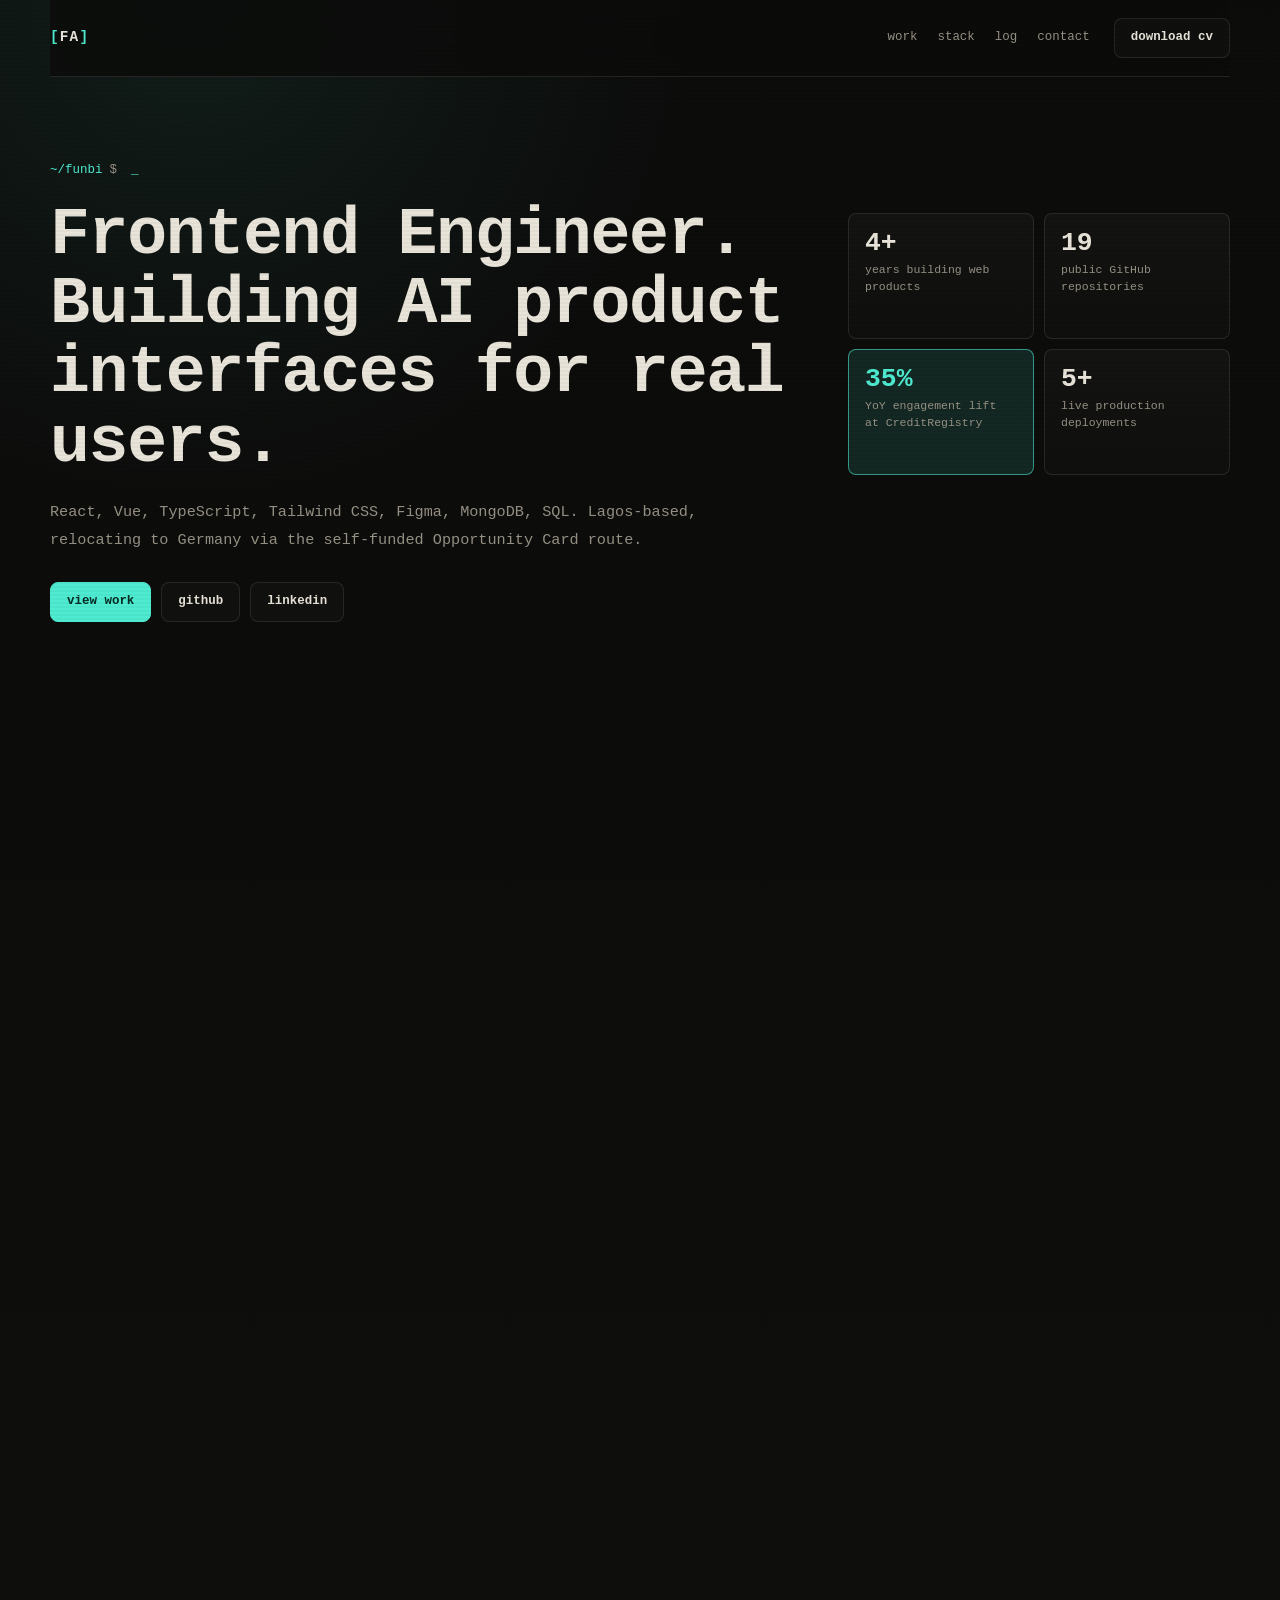
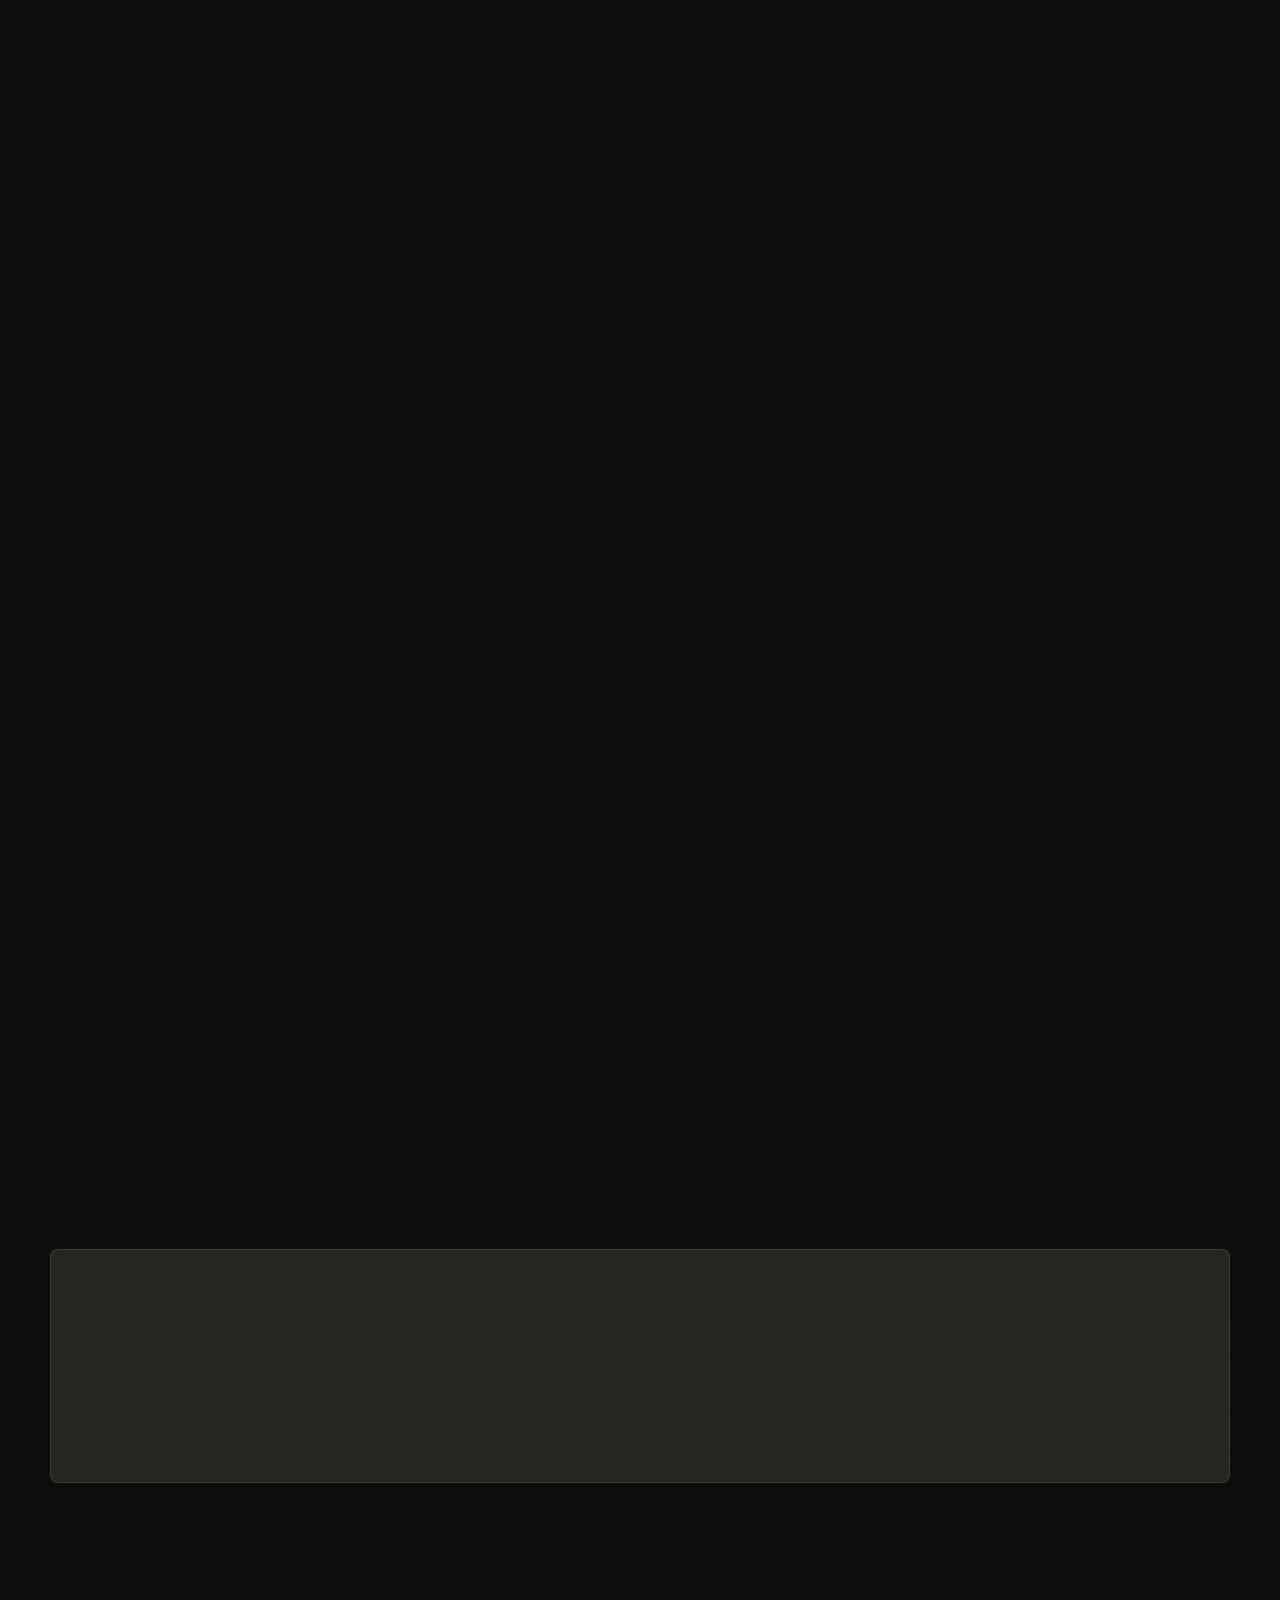
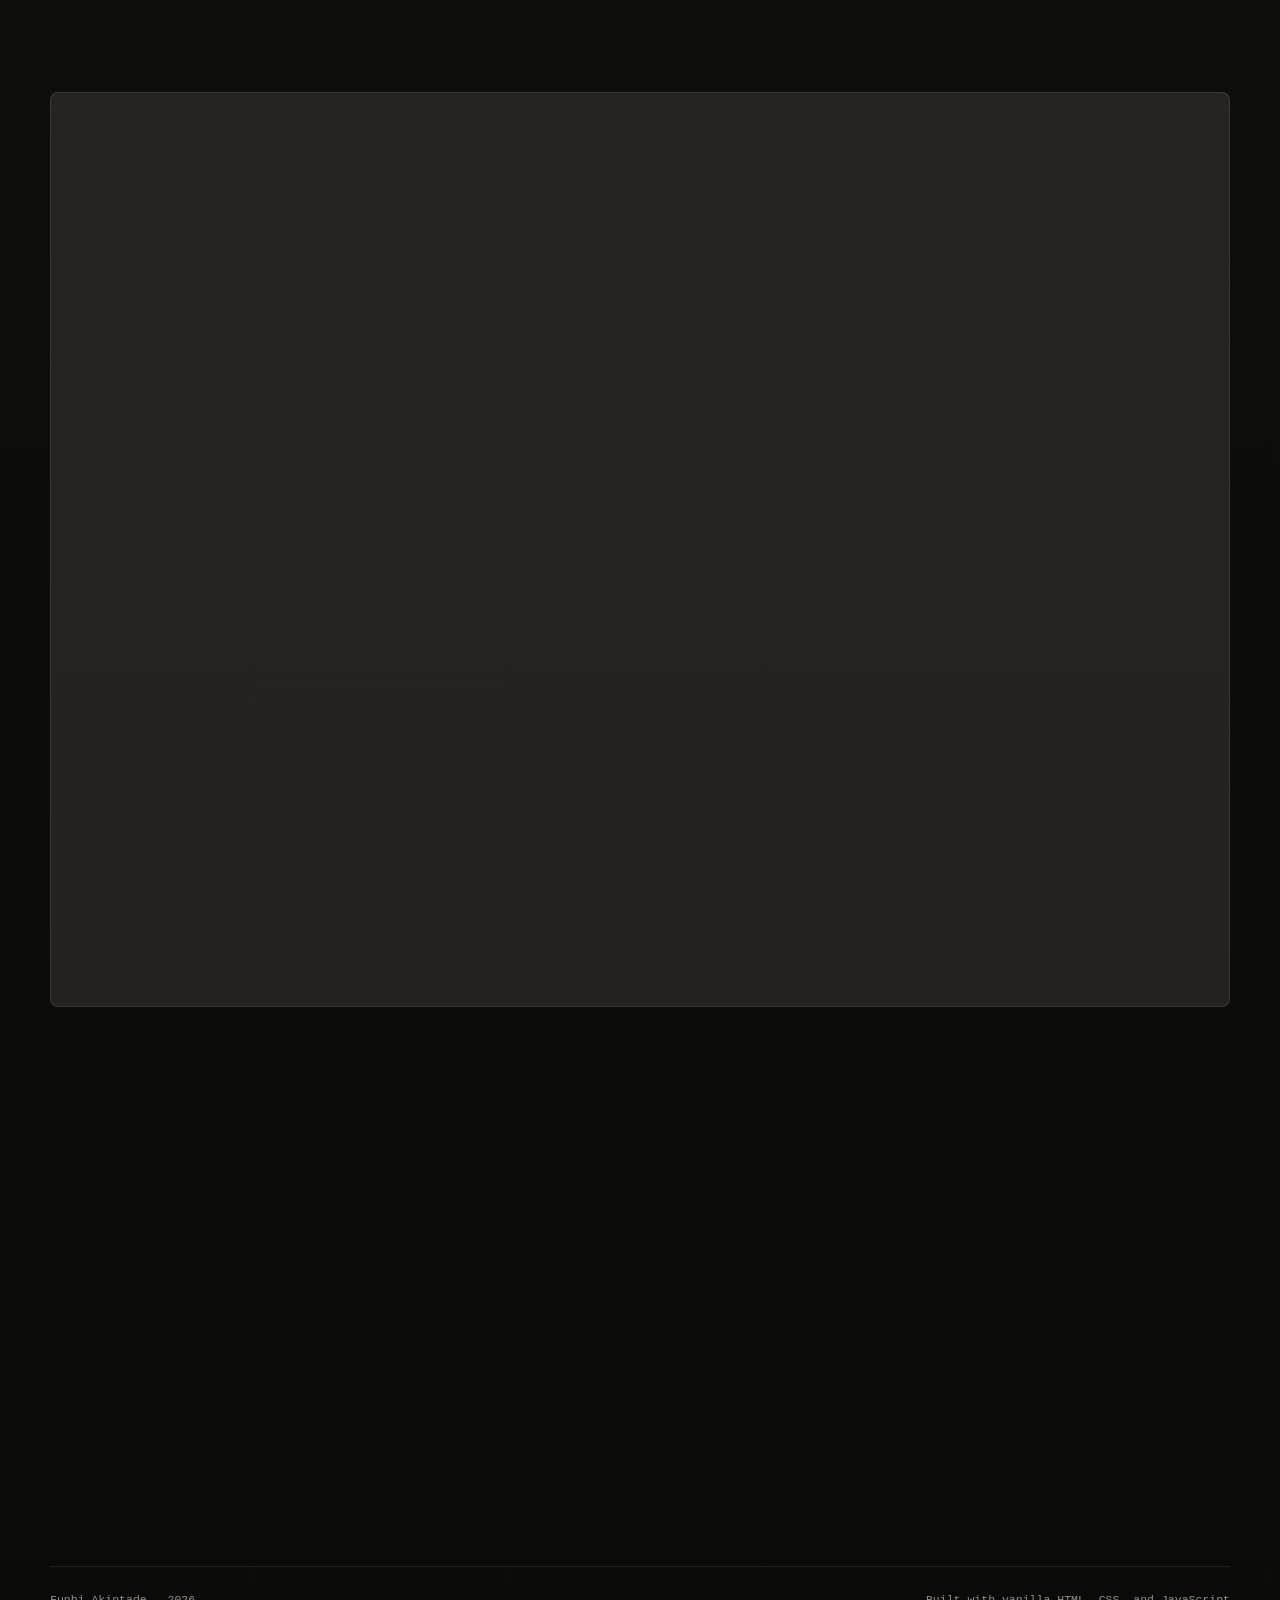
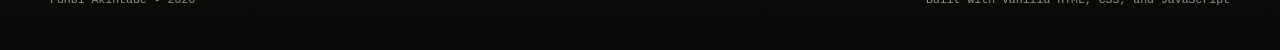
==== Port2/index.html @ 8c19ee00 "Add files via upload" ====
<!DOCTYPE html>
<html lang="en">
<head>
  <meta charset="UTF-8">
  <meta name="viewport" content="width=device-width, initial-scale=1.0">
  <title>Funbi Akintade | Frontend Engineer</title>
  <meta name="description" content="Funbi Akintade is a frontend engineer and UI/UX developer building React, Vue, TypeScript, Tailwind, and AI product interfaces.">
  <link rel="stylesheet" href="style.css">
</head>
<body>
  <div class="scanline" aria-hidden="true"></div>

  <header class="site-header">
    <a class="logo" href="#top" aria-label="Funbi Akintade home">
      <span>[</span>FA<span>]</span>
    </a>
    <nav aria-label="Primary navigation">
      <a href="#work">work</a>
      <a href="#stack">stack</a>
      <a href="#timeline">log</a>
      <a href="#contact">contact</a>
    </nav>
    <a class="btn-outline header-cv" href="Funbi_Akintade_CV_2026.pdf" download>download cv</a>
  </header>

  <main id="top">
    <section class="hero shell">
      <div class="hero-inner">
        <div class="hero-copy">
          <p class="prompt-line" aria-hidden="true">
            <span class="prompt-path">~/funbi</span>
            <span class="prompt-dollar">$</span>
            <span id="typewriter"></span><span class="cursor">_</span>
          </p>
          <h1>Frontend Engineer.<br>Building AI product interfaces for real users.</h1>
          <p class="hero-sub">React, Vue, TypeScript, Tailwind CSS, Figma, MongoDB, SQL. Lagos-based, relocating to Germany via the self-funded Opportunity Card route.</p>
          <div class="hero-actions">
            <a class="btn-primary" href="#work">view work</a>
            <a class="btn-outline" href="https://github.com/Funbi-prog" rel="noopener noreferrer" target="_blank">github</a>
            <a class="btn-outline" href="https://www.linkedin.com/in/funbi-akintade-59a4ba237" rel="noopener noreferrer" target="_blank">linkedin</a>
          </div>
        </div>

        <aside class="hero-stats" aria-label="Key metrics">
          <div class="stat-block">
            <span class="stat-num">4+</span>
            <span class="stat-label">years building web products</span>
          </div>
          <div class="stat-block">
            <span class="stat-num">19</span>
            <span class="stat-label">public GitHub repositories</span>
          </div>
          <div class="stat-block accent">
            <span class="stat-num">35%</span>
            <span class="stat-label">YoY engagement lift at CreditRegistry</span>
          </div>
          <div class="stat-block">
            <span class="stat-num">5+</span>
            <span class="stat-label">live production deployments</span>
          </div>
        </aside>
      </div>

      <div class="diff-strip reveal" aria-label="Recent proof points">
        <div class="diff-header">
          <span>// proof.log</span>
          <span>HEAD</span>
        </div>
        <p class="diff-line add">+ built HealHubCenter AI interface with React, TypeScript, Tailwind, and MongoDB-backed flows</p>
        <p class="diff-line add">+ rebuilt MiRAjO AI acquisition funnel and business automation presentation</p>
        <p class="diff-line add">+ shipped Koyin Sanusi campaign portfolio with editorial motion and social proof</p>
        <p class="diff-line add">+ coordinated CreditRegistry event workflows for 2,000+ delegates</p>
        <p class="diff-line neutral">~ open to frontend engineering roles and serious client builds</p>
      </div>
    </section>

    <section id="work" class="shell section">
      <div class="section-header reveal">
        <span class="eyebrow">// selected_work</span>
        <h2>Live projects. Public proof.</h2>
      </div>

      <div class="projects-grid">
        <article class="project featured reveal">
          <div class="project-meta">
            <div class="project-top">
              <span class="proj-tag">healthcare AI</span>
              <span class="live-badge"><span></span>live</span>
            </div>
            <h3>HealHubCenter.ai</h3>
            <p>Enterprise-facing healthcare AI site presenting consent-aware automation, institutional governance, research-ready outputs, and demo booking flows for regulated environments.</p>
            <ul class="proj-stack">
              <li>React</li>
              <li>TypeScript</li>
              <li>Tailwind CSS</li>
              <li>MongoDB</li>
            </ul>
            <div class="proj-links">
              <a href="https://healhubcenter.ai" target="_blank" rel="noopener">live site</a>
              <a href="https://github.com/Funbi-prog/healhubenterprise" target="_blank" rel="noopener">code</a>
            </div>
          </div>
          <div class="project-preview">
            <div class="preview-bar">
              <span class="dot red"></span><span class="dot yellow"></span><span class="dot green"></span>
              <span>healhubcenter.ai</span>
            </div>
            <iframe src="https://healhubcenter.ai" title="HealHubCenter AI live preview" loading="lazy"></iframe>
          </div>
        </article>

        <article class="project reveal">
          <div class="project-meta">
            <div class="project-top">
              <span class="proj-tag">mental health platform</span>
              <span class="live-badge"><span></span>live</span>
            </div>
            <h3>HealHubCenter.com</h3>
            <p>Mental health platform for therapy access, intelligent booking, AI support workflows, and responsive user-facing product pages.</p>
            <ul class="proj-stack">
              <li>React</li>
              <li>TypeScript</li>
              <li>Tailwind CSS</li>
            </ul>
            <div class="proj-links">
              <a href="https://healhubcenter.com" target="_blank" rel="noopener">live site</a>
              <a href="https://github.com/Funbi-prog/healhubcenter-final" target="_blank" rel="noopener">code</a>
            </div>
          </div>
          <div class="project-preview compact">
            <div class="preview-bar">
              <span class="dot red"></span><span class="dot yellow"></span><span class="dot green"></span>
              <span>healhubcenter.com</span>
            </div>
            <iframe src="https://healhubcenter.com" title="HealHubCenter.com live preview" loading="lazy"></iframe>
          </div>
        </article>

        <article class="project reveal">
          <div class="project-meta">
            <div class="project-top">
              <span class="proj-tag">AI voice assistant</span>
              <span class="live-badge"><span></span>live</span>
            </div>
            <h3>MiRAjO AI</h3>
            <p>Business automation website for call handling, appointment booking, customer FAQs, demos, and customer acquisition flows.</p>
            <ul class="proj-stack">
              <li>Vue</li>
              <li>Tailwind CSS</li>
              <li>Vercel</li>
            </ul>
            <div class="proj-links">
              <a href="https://mirajo-ai.vercel.app/" target="_blank" rel="noopener">live site</a>
              <a href="https://github.com/Funbi-prog/MiRAjO" target="_blank" rel="noopener">code</a>
            </div>
          </div>
          <div class="project-preview compact">
            <div class="preview-bar">
              <span class="dot red"></span><span class="dot yellow"></span><span class="dot green"></span>
              <span>mirajo-ai.vercel.app</span>
            </div>
            <iframe src="https://mirajo-ai.vercel.app/" title="MiRAjO AI live preview" loading="lazy"></iframe>
          </div>
        </article>

        <article class="project reveal">
          <div class="project-meta">
            <div class="project-top">
              <span class="proj-tag">business network</span>
              <span class="live-badge"><span></span>live</span>
            </div>
            <h3>MiRAjO Collective</h3>
            <p>Public-facing business network with directory, membership, events, blog, and community conversion paths.</p>
            <ul class="proj-stack">
              <li>Vue</li>
              <li>Tailwind CSS</li>
              <li>Vercel</li>
            </ul>
            <div class="proj-links">
              <a href="https://mi-r-aj-o.vercel.app/" target="_blank" rel="noopener">live site</a>
              <a href="https://github.com/Funbi-prog/MiRAjO" target="_blank" rel="noopener">code</a>
            </div>
          </div>
          <div class="project-preview compact">
            <div class="preview-bar">
              <span class="dot red"></span><span class="dot yellow"></span><span class="dot green"></span>
              <span>mi-r-aj-o.vercel.app</span>
            </div>
            <iframe src="https://mi-r-aj-o.vercel.app/" title="MiRAjO Collective live preview" loading="lazy"></iframe>
          </div>
        </article>

        <article class="project reveal">
          <div class="project-meta">
            <div class="project-top">
              <span class="proj-tag">talent portfolio</span>
              <span class="live-badge"><span></span>live</span>
            </div>
            <h3>Koyin Sanusi Bio</h3>
            <p>Immersive celebrity and brand-partner portfolio with editorial motion, campaign sections, collaborations, and social proof.</p>
            <ul class="proj-stack">
              <li>HTML</li>
              <li>CSS</li>
              <li>JavaScript</li>
              <li>Motion UI</li>
            </ul>
            <div class="proj-links">
              <a href="https://www.koyinsanusi.bio" target="_blank" rel="noopener">live site</a>
              <a href="https://github.com/Funbi-prog/koyinsanusi" target="_blank" rel="noopener">code</a>
            </div>
          </div>
          <div class="project-preview compact">
            <div class="preview-bar">
              <span class="dot red"></span><span class="dot yellow"></span><span class="dot green"></span>
              <span>koyinsanusi.bio</span>
            </div>
            <iframe src="https://www.koyinsanusi.bio" title="Koyin Sanusi Bio live preview" loading="lazy"></iframe>
          </div>
        </article>
      </div>
    </section>

    <section id="stack" class="shell section">
      <div class="section-header reveal">
        <span class="eyebrow">// capability_stack</span>
        <h2>What I ship with.</h2>
      </div>

      <div class="stack-grid">
        <div class="stack-row reveal">
          <span class="stack-cat">Frontend</span>
          <div class="stack-pills">
            <span>React.js</span><span>Vue.js</span><span>TypeScript</span><span>JavaScript ES6+</span><span>HTML5</span><span>CSS3</span><span>Tailwind CSS</span>
          </div>
        </div>
        <div class="stack-row reveal">
          <span class="stack-cat">Design</span>
          <div class="stack-pills">
            <span>Figma</span><span>Design systems</span><span>Prototyping</span><span>Wireframing</span><span>Responsive layouts</span>
          </div>
        </div>
        <div class="stack-row reveal">
          <span class="stack-cat">Data / AI</span>
          <div class="stack-pills">
            <span>MongoDB</span><span>SQL</span><span>AI interfaces</span><span>Chat UIs</span><span>Booking flows</span><span>Telemetry</span>
          </div>
        </div>
        <div class="stack-row reveal">
          <span class="stack-cat">Workflow</span>
          <div class="stack-pills">
            <span>Git</span><span>GitHub</span><span>Vercel</span><span>Vite</span><span>Zoho CRM</span><span>Agile sprints</span>
          </div>
        </div>
      </div>
    </section>

    <section id="timeline" class="shell section">
      <div class="section-header reveal">
        <span class="eyebrow">// career_log</span>
        <h2>Professional build path.</h2>
      </div>

      <div class="timeline">
        <div class="tl-entry reveal">
          <div class="tl-time"><span>Dec 2023</span><span>Present</span></div>
          <div class="tl-body">
            <h3>Lead AI Product Engineer</h3>
            <span>HealHubCenter</span>
            <p>Architected and engineered the responsive frontend for an AI-driven mental health application using React.js, TypeScript, Tailwind CSS, interaction observers, and MongoDB-backed data flows.</p>
            <div class="tl-tags"><span>React</span><span>TypeScript</span><span>Tailwind</span><span>MongoDB</span></div>
          </div>
        </div>
        <div class="tl-entry reveal">
          <div class="tl-time"><span>Jan 2024</span><span>Present</span></div>
          <div class="tl-body">
            <h3>Freelance Product Designer and Brand Strategist</h3>
            <span>Independent</span>
            <p>Designed pitch decks, brand identity assets, vector graphics, and structured visual narratives for founders and international clients.</p>
            <div class="tl-tags"><span>Figma</span><span>Brand identity</span><span>Pitch decks</span></div>
          </div>
        </div>
        <div class="tl-entry reveal">
          <div class="tl-time"><span>Jul 2025</span><span>Feb 2026</span></div>
          <div class="tl-body">
            <h3>Frontend Engineer and Product Designer</h3>
            <span>MiRAjO.ai / MiRAjO Collective</span>
            <p>Led interface redesign, frontend optimization, acquisition funnels, telemetry workflows, and cloud deployment routing for a US-based AI platform.</p>
            <div class="tl-tags"><span>Vue</span><span>Vercel</span><span>Telemetry</span><span>Funnels</span></div>
          </div>
        </div>
        <div class="tl-entry reveal">
          <div class="tl-time"><span>Jul 2024</span><span>Jan 2025</span></div>
          <div class="tl-body">
            <h3>Technical Project Manager</h3>
            <span>CreditRegistry</span>
            <p>Managed sprint workflows for Africa Credit Expo, coordinated digital event systems for 2,000+ delegates, and configured Zoho CRM automation that increased registration and engagement by 35% year over year.</p>
            <div class="tl-tags"><span>Zoho CRM</span><span>Agile</span><span>35% engagement lift</span></div>
          </div>
        </div>
        <div class="tl-entry reveal">
          <div class="tl-time"><span>Jan 2022</span><span>Mar 2023</span></div>
          <div class="tl-body">
            <h3>Web Developer</h3>
            <span>Peter Abiade and Co.</span>
            <p>Developed responsive interfaces and reusable component layouts with React.js and Tailwind CSS while maintaining accessibility and cross-browser consistency.</p>
            <div class="tl-tags"><span>React</span><span>Tailwind</span><span>Accessibility</span></div>
          </div>
        </div>
      </div>
    </section>

    <section id="contact" class="shell section">
      <div class="contact-inner reveal">
        <div class="contact-copy">
          <span class="eyebrow">// open_to_work</span>
          <h2>Available for frontend engineering roles and serious product builds.</h2>
          <p>Send a job description, team context, or project brief. I bring UI/UX taste, frontend execution, and enough product thinking to make the interface do real work.</p>
          <div class="contact-links">
            <a class="btn-primary" href="mailto:Ayipexfunby@gmail.com">email me</a>
            <a class="btn-outline" href="https://www.linkedin.com/in/funbi-akintade-59a4ba237" target="_blank" rel="noopener">linkedin</a>
            <a class="btn-outline" href="https://github.com/Funbi-prog" target="_blank" rel="noopener">github</a>
            <a class="btn-outline" href="Funbi_Akintade_CV_2026.pdf" download>download cv</a>
          </div>
        </div>
        <div class="contact-terminal" aria-label="Contact summary">
          <div class="preview-bar">
            <span class="dot red"></span><span class="dot yellow"></span><span class="dot green"></span>
            <span>contact.sh</span>
          </div>
          <pre><code>NAME="Funbi Akintade"
ROLE="Frontend Engineer"
STACK="React Vue TypeScript Tailwind"
LOCATION="Lagos -> Germany"
STATUS="open_to_work"

echo "Available now. Let's build."</code></pre>
        </div>
      </div>
    </section>
  </main>

  <footer class="site-footer shell">
    <span>Funbi Akintade - 2026</span>
    <span>Built with vanilla HTML, CSS, and JavaScript</span>
  </footer>

  <script src="app.js"></script>
</body>
</html>
---- Port2/style.css ----
:root {
  --bg: #0c0c0b;
  --bg-1: #131312;
  --bg-2: #1b1b18;
  --text: #e8e4d9;
  --muted: #969184;
  --line: rgba(232, 228, 217, 0.11);
  --accent: #4eebd0;
  --accent-dim: rgba(78, 235, 208, 0.12);
  --green-soft: #86efac;
  --red: #ff5f57;
  --yellow: #febc2e;
  --green: #28c840;
  --mono: "JetBrains Mono", "Cascadia Mono", Consolas, "Courier New", monospace;
  --radius: 8px;
  --ease: cubic-bezier(0.16, 1, 0.3, 1);
}

*,
*::before,
*::after {
  box-sizing: border-box;
}

html {
  scroll-behavior: smooth;
  font-size: 16px;
}

body {
  margin: 0;
  background:
    radial-gradient(circle at 15% 0%, rgba(78, 235, 208, 0.08), transparent 32rem),
    linear-gradient(180deg, #0c0c0b 0%, #0f0f0d 54%, #0a0a09 100%);
  color: var(--text);
  font-family: var(--mono);
  line-height: 1.6;
  overflow-x: hidden;
  -webkit-font-smoothing: antialiased;
}

a {
  color: inherit;
  text-decoration: none;
}

ul {
  list-style: none;
  margin: 0;
  padding: 0;
}

.scanline {
  pointer-events: none;
  position: fixed;
  inset: 0;
  z-index: 100;
  background: repeating-linear-gradient(to bottom, transparent, transparent 2px, rgba(0, 0, 0, 0.05) 2px, rgba(0, 0, 0, 0.05) 4px);
  opacity: 0.55;
}

.shell {
  width: min(1180px, calc(100% - 40px));
  margin-inline: auto;
}

.section {
  padding: 96px 0 0;
}

.site-header {
  position: sticky;
  top: 0;
  z-index: 50;
  display: flex;
  align-items: center;
  gap: 24px;
  width: min(1180px, calc(100% - 40px));
  margin-inline: auto;
  padding: 18px 0;
  border-bottom: 1px solid var(--line);
  background: rgba(12, 12, 11, 0.84);
  backdrop-filter: blur(16px);
}

.logo {
  font-size: 0.9rem;
  font-weight: 800;
  letter-spacing: 0.08em;
}

.logo span {
  color: var(--accent);
}

nav {
  display: flex;
  gap: 20px;
  margin-left: auto;
}

nav a {
  color: var(--muted);
  font-size: 0.78rem;
}

nav a:hover {
  color: var(--text);
}

.btn-primary,
.btn-outline {
  display: inline-flex;
  align-items: center;
  justify-content: center;
  min-height: 38px;
  gap: 6px;
  padding: 9px 16px;
  border-radius: var(--radius);
  font-family: var(--mono);
  font-size: 0.78rem;
  font-weight: 800;
  cursor: pointer;
  transition: transform 160ms var(--ease), background 160ms, border-color 160ms, color 160ms;
}

.btn-primary:hover,
.btn-outline:hover {
  transform: translateY(-2px);
}

.btn-primary {
  background: var(--accent);
  color: #062c25;
  border: 1px solid var(--accent);
}

.btn-outline {
  background: rgba(232, 228, 217, 0.02);
  color: var(--text);
  border: 1px solid var(--line);
}

.btn-outline:hover {
  border-color: var(--accent);
  color: var(--accent);
}

.hero {
  padding: 84px 0 64px;
}

.hero-inner {
  display: grid;
  grid-template-columns: minmax(0, 1.08fr) minmax(320px, 0.55fr);
  gap: 48px;
  align-items: start;
  margin-bottom: 40px;
}

.prompt-line {
  display: flex;
  align-items: center;
  gap: 7px;
  margin: 0 0 20px;
  color: var(--muted);
  font-size: 0.78rem;
}

.prompt-path {
  color: var(--accent);
}

.prompt-dollar {
  color: var(--muted);
}

#typewriter {
  color: var(--text);
}

.cursor {
  color: var(--accent);
  animation: blink 1s step-end infinite;
}

@keyframes blink {
  50% {
    opacity: 0;
  }
}

h1,
h2,
h3,
p {
  margin-top: 0;
}

h1 {
  max-width: 820px;
  margin-bottom: 20px;
  color: var(--text);
  font-size: clamp(2.4rem, 5.2vw, 4.35rem);
  font-weight: 800;
  line-height: 1.04;
  letter-spacing: -0.02em;
}

.hero-sub {
  max-width: 720px;
  margin-bottom: 28px;
  color: var(--muted);
  font-size: 0.95rem;
  line-height: 1.85;
}

.hero-actions,
.contact-links,
.proj-links,
.project-top,
.tl-tags,
.stack-pills {
  display: flex;
  flex-wrap: wrap;
}

.hero-actions,
.contact-links {
  gap: 10px;
}

.hero-stats {
  display: grid;
  grid-template-columns: 1fr 1fr;
  gap: 10px;
  padding-top: 52px;
}

.stat-block {
  min-height: 126px;
  border: 1px solid var(--line);
  border-radius: var(--radius);
  background: linear-gradient(180deg, rgba(232, 228, 217, 0.035), rgba(232, 228, 217, 0.015));
  padding: 16px;
}

.stat-block.accent {
  border-color: rgba(78, 235, 208, 0.58);
  background: var(--accent-dim);
}

.stat-num {
  display: block;
  margin-bottom: 6px;
  color: var(--text);
  font-size: 1.65rem;
  font-weight: 800;
  line-height: 1;
}

.stat-block.accent .stat-num {
  color: var(--accent);
}

.stat-label {
  display: block;
  color: var(--muted);
  font-size: 0.72rem;
  line-height: 1.45;
}

.diff-strip,
.project,
.stack-grid,
.timeline,
.contact-inner {
  border: 1px solid var(--line);
  border-radius: var(--radius);
  background: var(--bg-1);
}

.diff-strip {
  overflow: hidden;
  font-size: 0.78rem;
}

.diff-header,
.preview-bar {
  display: flex;
  align-items: center;
  gap: 7px;
  padding: 10px 14px;
  border-bottom: 1px solid var(--line);
  background: var(--bg-2);
}

.diff-header {
  justify-content: space-between;
  color: var(--muted);
  font-size: 0.72rem;
}

.diff-header span:first-child {
  color: var(--accent);
}

.diff-line {
  margin: 0;
  padding: 8px 14px;
  border-bottom: 1px solid var(--line);
  line-height: 1.55;
}

.diff-line:last-child {
  border-bottom: 0;
}

.diff-line.add {
  color: var(--green-soft);
}

.diff-line.neutral {
  color: var(--muted);
}

.section-header {
  margin-bottom: 40px;
}

.eyebrow {
  display: block;
  margin-bottom: 10px;
  color: var(--accent);
  font-size: 0.72rem;
  letter-spacing: 0.1em;
}

.section-header h2 {
  max-width: 760px;
  margin: 0;
  color: var(--text);
  font-size: clamp(1.65rem, 3.2vw, 2.55rem);
  line-height: 1.1;
}

.projects-grid {
  display: grid;
  grid-template-columns: 1fr 1fr;
  gap: 16px;
}

.project {
  overflow: hidden;
  display: grid;
  grid-template-rows: auto 1fr;
  transition: border-color 240ms var(--ease), transform 240ms var(--ease);
}

.project:hover {
  border-color: rgba(78, 235, 208, 0.38);
  transform: translateY(-2px);
}

.project.featured {
  grid-column: 1 / -1;
  grid-template-columns: minmax(0, 0.84fr) minmax(0, 1fr);
  grid-template-rows: auto;
}

.project-meta {
  display: flex;
  flex-direction: column;
  gap: 10px;
  padding: 24px;
}

.project-top {
  align-items: center;
  gap: 10px;
}

.proj-tag,
.live-badge,
.proj-stack li,
.tl-tags span,
.stack-pills span {
  border-radius: 4px;
  font-size: 0.68rem;
}

.proj-tag {
  padding: 3px 8px;
  border: 1px solid var(--line);
  color: var(--muted);
  letter-spacing: 0.1em;
  text-transform: uppercase;
}

.live-badge {
  display: inline-flex;
  align-items: center;
  gap: 6px;
  padding: 3px 8px;
  border: 1px solid rgba(40, 200, 64, 0.3);
  color: var(--green);
}

.live-badge span {
  width: 5px;
  height: 5px;
  border-radius: 999px;
  background: var(--green);
  animation: pulse 2.2s ease-in-out infinite;
}

@keyframes pulse {
  0%,
  100% {
    opacity: 1;
  }
  50% {
    opacity: 0.35;
  }
}

.project h3 {
  margin: 4px 0 0;
  color: var(--text);
  font-size: 1.28rem;
  line-height: 1.1;
}

.project p {
  margin-bottom: 0;
  color: var(--muted);
  font-size: 0.82rem;
  line-height: 1.7;
}

.proj-stack {
  gap: 6px;
  margin-top: 4px;
}

.proj-stack li {
  padding: 3px 8px;
  border: 1px solid rgba(78, 235, 208, 0.25);
  background: var(--accent-dim);
  color: var(--accent);
}

.proj-links {
  gap: 16px;
  margin-top: 8px;
}

.proj-links a {
  border-bottom: 1px solid var(--line);
  color: var(--text);
  font-size: 0.78rem;
  font-weight: 800;
}

.proj-links a:hover {
  border-color: var(--accent);
  color: var(--accent);
}

.project-preview {
  min-height: 330px;
  display: grid;
  grid-template-rows: auto 1fr;
  overflow: hidden;
  border-left: 1px solid var(--line);
  background: var(--bg-2);
}

.project-preview.compact {
  min-height: 245px;
  border-left: 0;
  border-top: 1px solid var(--line);
}

.preview-bar {
  justify-content: flex-start;
}

.preview-bar span:last-child {
  margin-left: 4px;
  color: var(--muted);
  font-size: 0.68rem;
}

.dot {
  display: inline-block;
  width: 9px;
  height: 9px;
  border-radius: 999px;
}

.dot.red {
  background: var(--red);
}

.dot.yellow {
  background: var(--yellow);
}

.dot.green {
  background: var(--green);
}

.project-preview iframe {
  width: 140%;
  height: 140%;
  border: 0;
  display: block;
  transform: scale(0.714);
  transform-origin: top left;
  pointer-events: none;
  background: #fff;
}

.stack-grid,
.timeline {
  display: grid;
  gap: 1px;
  overflow: hidden;
  background: var(--line);
}

.stack-row {
  display: grid;
  grid-template-columns: 120px 1fr;
  background: var(--bg-1);
}

.stack-cat {
  display: flex;
  align-items: center;
  padding: 18px 20px;
  border-right: 1px solid var(--line);
  color: var(--accent);
  font-size: 0.72rem;
  letter-spacing: 0.1em;
  text-transform: uppercase;
}

.stack-pills {
  align-items: center;
  gap: 8px;
  padding: 14px 20px;
}

.stack-pills span,
.tl-tags span {
  padding: 4px 10px;
  border: 1px solid var(--line);
  background: var(--bg-2);
  color: var(--text);
  font-size: 0.75rem;
}

.tl-entry {
  display: grid;
  grid-template-columns: 170px 1fr;
  background: var(--bg-1);
}

.tl-time {
  display: flex;
  flex-direction: column;
  gap: 2px;
  padding: 22px 20px;
  border-right: 1px solid var(--line);
  color: var(--accent);
  font-size: 0.72rem;
}

.tl-body {
  padding: 22px 24px;
}

.tl-body h3 {
  margin-bottom: 2px;
  color: var(--text);
  font-size: 0.96rem;
}

.tl-body > span {
  display: block;
  margin-bottom: 10px;
  color: var(--accent);
  font-size: 0.75rem;
}

.tl-body p {
  margin-bottom: 10px;
  color: var(--muted);
  font-size: 0.82rem;
  line-height: 1.7;
}

.tl-tags {
  gap: 6px;
}

.tl-tags span {
  color: var(--muted);
  font-size: 0.68rem;
}

.contact-inner {
  display: grid;
  grid-template-columns: minmax(0, 1fr) minmax(0, 0.92fr);
  gap: 0;
  overflow: hidden;
}

.contact-copy {
  padding: 40px;
}

.contact-copy h2 {
  max-width: 620px;
  margin-bottom: 12px;
  color: var(--text);
  font-size: clamp(1.35rem, 2.6vw, 2rem);
  line-height: 1.15;
}

.contact-copy p {
  max-width: 620px;
  margin-bottom: 24px;
  color: var(--muted);
  font-size: 0.84rem;
  line-height: 1.75;
}

.contact-terminal {
  display: grid;
  grid-template-rows: auto 1fr;
  border-left: 1px solid var(--line);
  background: #070707;
}

.contact-terminal pre {
  margin: 0;
  padding: 22px;
  overflow-x: auto;
  color: var(--green-soft);
  font-family: var(--mono);
  font-size: 0.8rem;
  line-height: 1.75;
}

.site-footer {
  display: flex;
  align-items: center;
  justify-content: space-between;
  gap: 16px;
  margin-top: 96px;
  padding: 24px 0 40px;
  border-top: 1px solid var(--line);
  color: var(--muted);
  font-size: 0.72rem;
}

.reveal {
  opacity: 0;
  transform: translateY(16px);
  transition: opacity 600ms var(--ease), transform 600ms var(--ease);
}

.reveal.in-view {
  opacity: 1;
  transform: translateY(0);
}

@media (max-width: 1000px) {
  .hero-inner {
    grid-template-columns: 1fr;
  }

  .hero-stats {
    grid-template-columns: repeat(4, 1fr);
    padding-top: 0;
  }

  .project.featured {
    grid-column: auto;
    grid-template-columns: 1fr;
  }

  .project.featured .project-preview {
    border-left: 0;
    border-top: 1px solid var(--line);
  }
}

@media (max-width: 760px) {
  .shell,
  .site-header {
    width: min(100% - 28px, 1180px);
  }

  .site-header {
    align-items: flex-start;
    gap: 12px;
  }

  nav {
    display: none;
  }

  .header-cv {
    margin-left: auto;
  }

  .hero {
    padding-top: 58px;
  }

  h1 {
    font-size: clamp(2.1rem, 11vw, 3.2rem);
  }

  .projects-grid,
  .contact-inner {
    grid-template-columns: 1fr;
  }

  .hero-stats {
    grid-template-columns: 1fr 1fr;
  }

  .tl-entry,
  .stack-row {
    grid-template-columns: 1fr;
  }

  .tl-time {
    flex-direction: row;
    gap: 8px;
    padding: 12px 20px;
    border-right: 0;
    border-bottom: 1px solid var(--line);
  }

  .stack-cat {
    padding: 12px 20px;
    border-right: 0;
    border-bottom: 1px solid var(--line);
  }

  .contact-copy {
    padding: 28px;
  }

  .contact-terminal {
    border-left: 0;
    border-top: 1px solid var(--line);
  }

  .project-preview,
  .project-preview.compact {
    min-height: 220px;
  }
}

@media (max-width: 480px) {
  .hero-stats {
    grid-template-columns: 1fr;
  }

  .prompt-line {
    flex-wrap: wrap;
  }

  .site-footer {
    flex-direction: column;
    align-items: flex-start;
  }
}

@media (prefers-reduced-motion: reduce) {
  html {
    scroll-behavior: auto;
  }

  .reveal,
  .btn-primary,
  .btn-outline,
  .project {
    transition: none;
  }

  .cursor,
  .live-badge span {
    animation: none;
  }
}
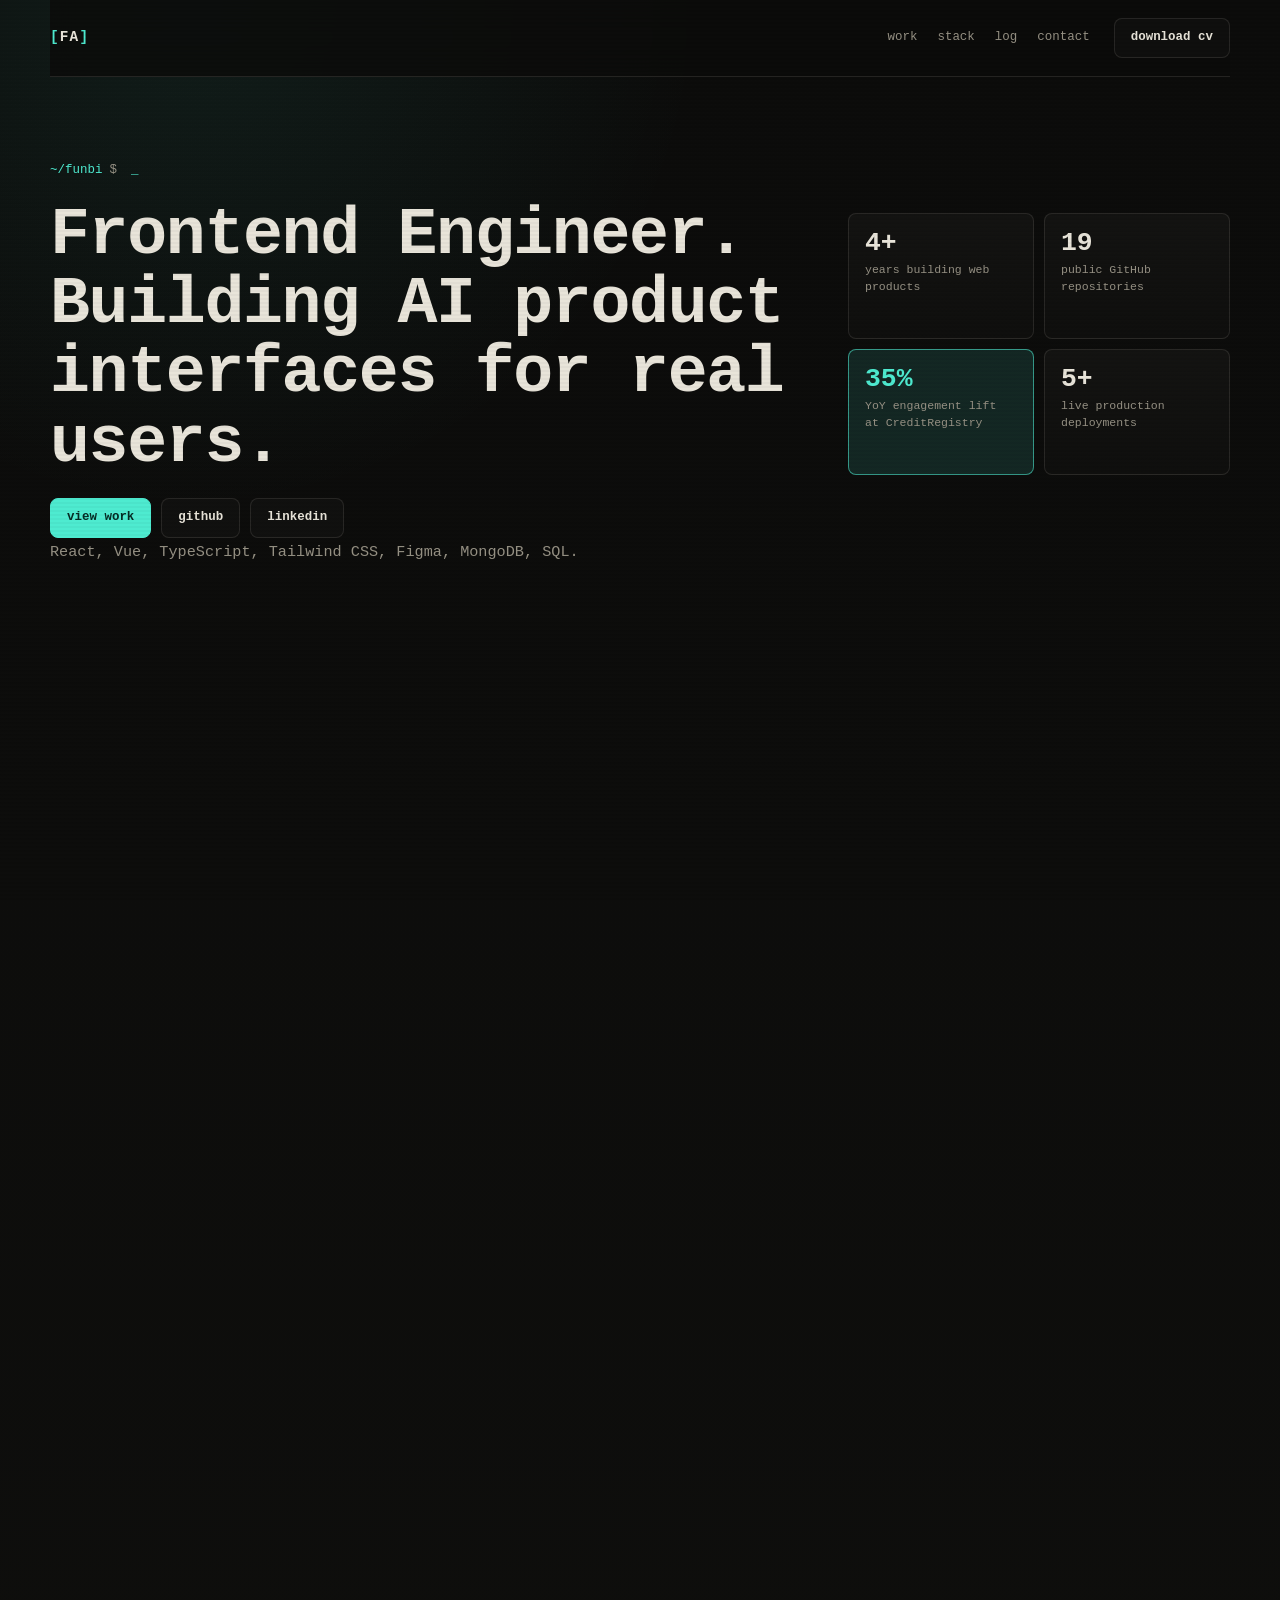
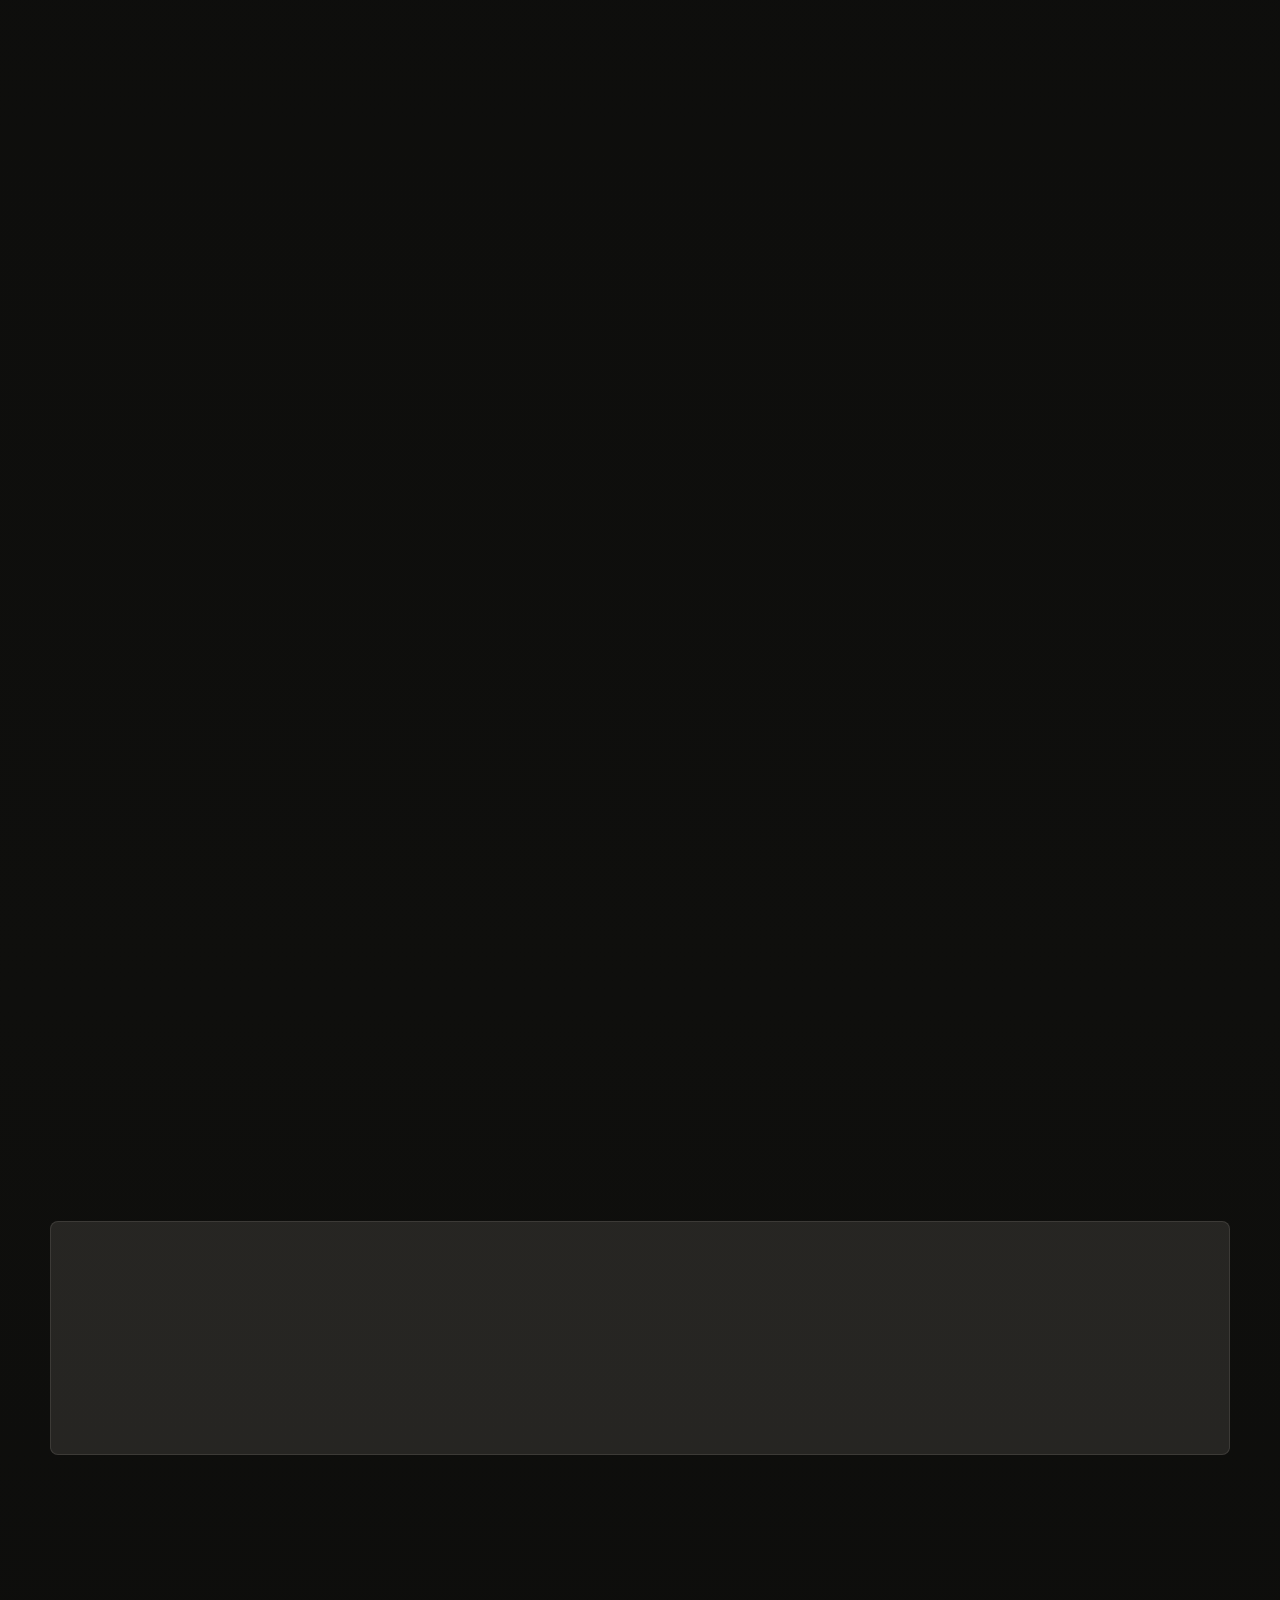
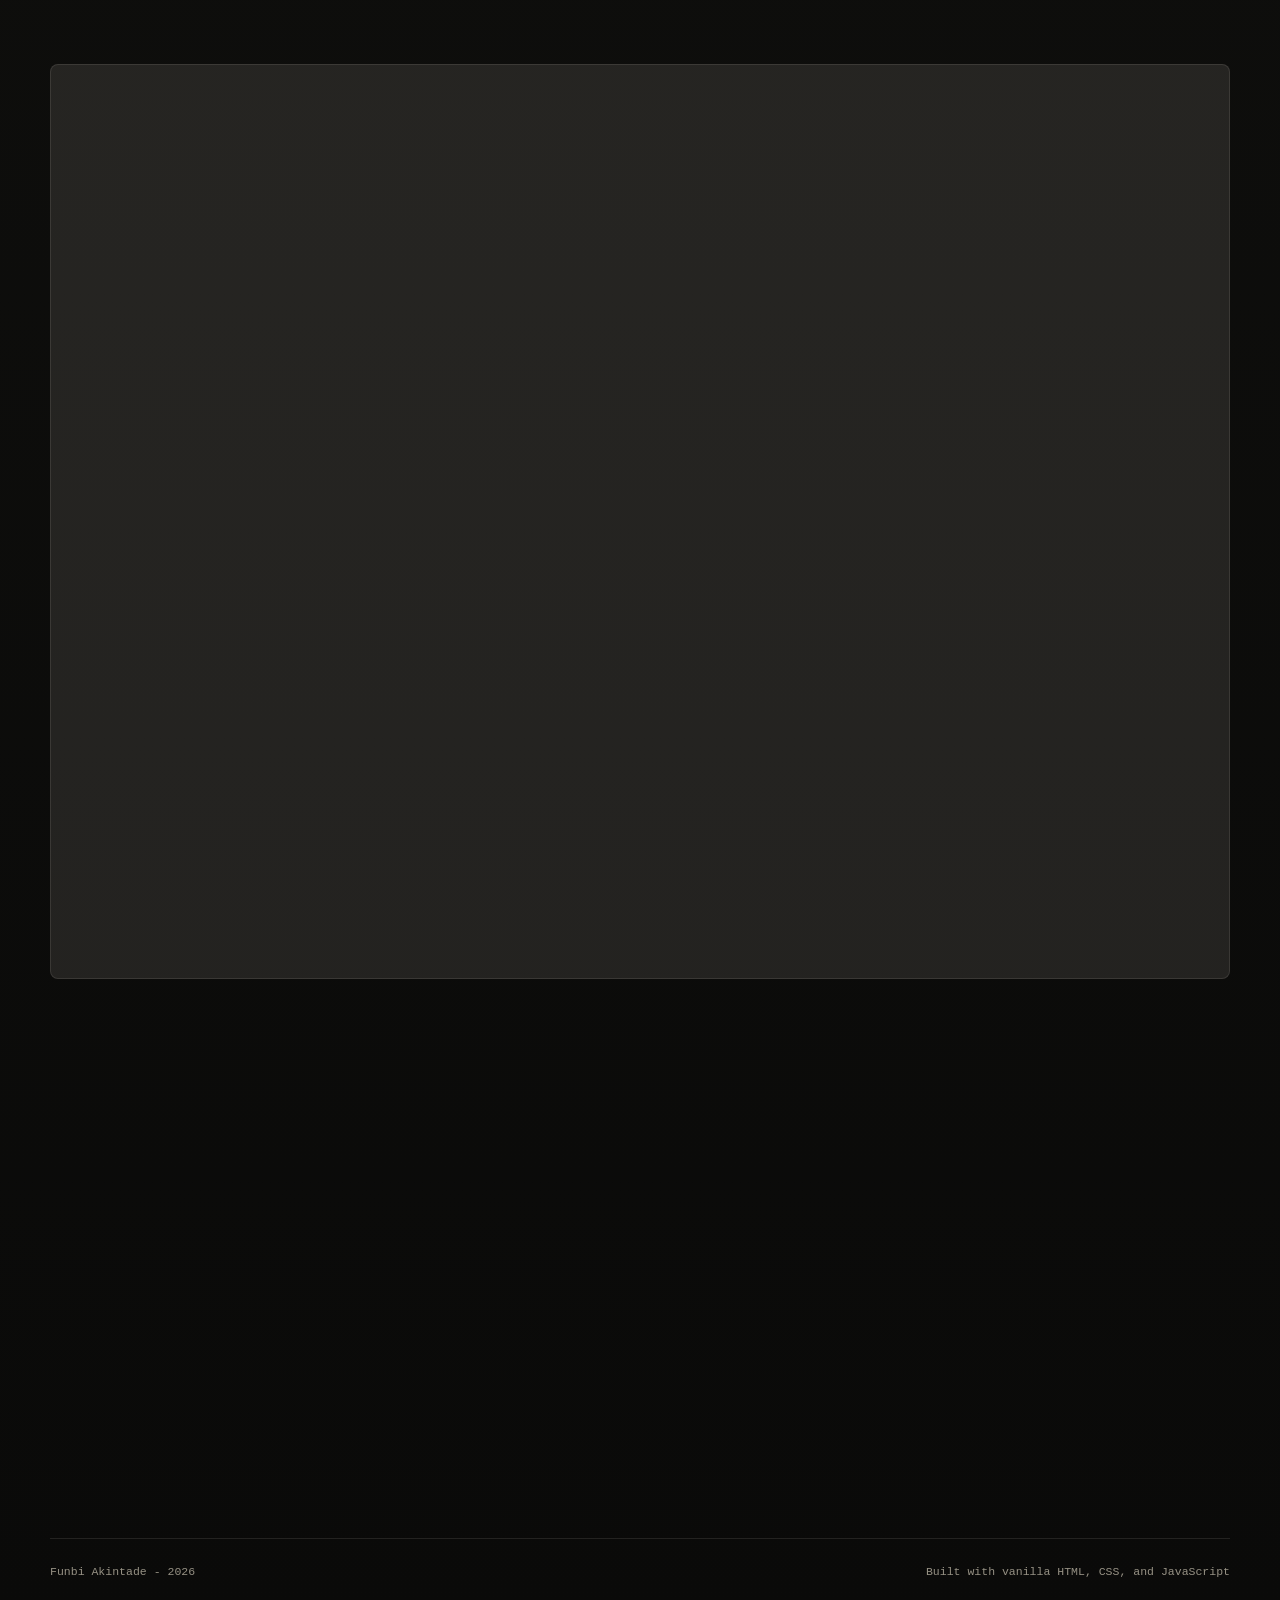
==== commit 2d9c0d48: "Update index html" ====
--- a/Port2/index.html
+++ b/Port2/index.html
@@ -32,13 +32,13 @@
             <span class="prompt-dollar">$</span>
             <span id="typewriter"></span><span class="cursor">_</span>
           </p>
-          <h1>Frontend Engineer.<br>Building AI product interfaces for real users.</h1>
-          <p class="hero-sub">React, Vue, TypeScript, Tailwind CSS, Figma, MongoDB, SQL. Lagos-based, relocating to Germany via the self-funded Opportunity Card route.</p>
+          <h1>Frontend Engineer.<br>Building AI product interfaces for real users.</h1></p>
           <div class="hero-actions">
             <a class="btn-primary" href="#work">view work</a>
             <a class="btn-outline" href="https://github.com/Funbi-prog" rel="noopener noreferrer" target="_blank">github</a>
             <a class="btn-outline" href="https://www.linkedin.com/in/funbi-akintade-59a4ba237" rel="noopener noreferrer" target="_blank">linkedin</a>
           </div>
+          <p class="hero-sub">React, Vue, TypeScript, Tailwind CSS, Figma, MongoDB, SQL. 
         </div>
 
         <aside class="hero-stats" aria-label="Key metrics">
